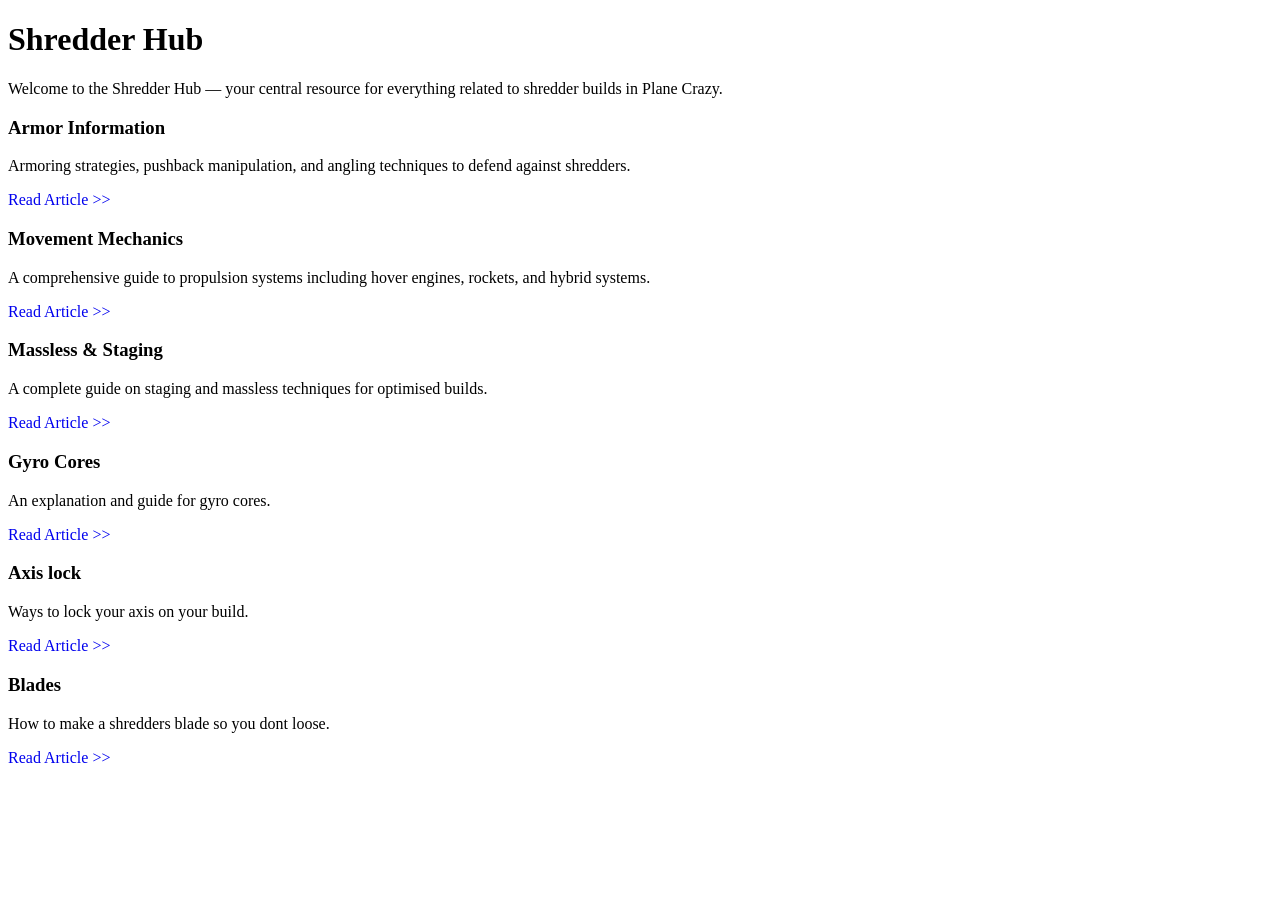
==== pages/shredderhub.html @ 38cdba3a "Create shredderhub.html" ====
<!DOCTYPE html>
<html lang="en">

<head>
    <meta charset="UTF-8">
    <meta name="viewport" content="width=device-width, initial-scale=1.0">
    <title>ShredderHub | Plane Crazy Shredders</title>
    <link rel="stylesheet" href="../css/style.css">
</head>

<body>
    <!-- nav bar FEELS AURA -->
    <div id="wiki-nav"></div>
    <main class="wiki-container">
        <h1>Shredder Hub</h1>
        <p>Welcome to the Shredder Hub — your central resource for everything related to shredder builds in Plane Crazy.
        </p>

        <div class="card-grid">
            <div class="card">
                <h3>Armor Information</h3>
                <p>Armoring strategies, pushback manipulation, and angling techniques to defend against shredders.</p>
                <a href="shreds/armorinfo.html" style="text-decoration: none;">Read Article &gt;&gt;</a>
            </div>
            <div class="card">
                <h3>Movement Mechanics</h3>
                <p>A comprehensive guide to propulsion systems including hover engines, rockets, and hybrid systems.</p>
                <a href="shreds/movementmechanics.html" style="text-decoration: none;">Read Article &gt;&gt;</a>
            </div>
            <div class="card">
                <h3>Massless &amp; Staging</h3>
                <p>A complete guide on staging and massless techniques for optimised builds.</p>
                <a href="shreds/massless.html" style="text-decoration: none;">Read Article &gt;&gt;</a>
            </div>
            <div class="card">
                <h3>Gyro Cores</h3>
                <p>An explanation and guide for gyro cores.</p>
                <a href="shreds/gyrocore.html" style="text-decoration: none;">Read Article &gt;&gt;</a>
            </div>
            <div class="card">
                <h3>Axis lock</h3>
                <p>Ways to lock your axis on your build.</p>
                <a href="shreds/axislocks.html" style="text-decoration: none;">Read Article &gt;&gt; </a>
            </div>
            <div class="card">
                <h3>Blades</h3>
                <p>How to make a shredders blade so you dont loose.</p>
                <a href="shreds/blades.html" style="text-decoration: none;">Read Article &gt;&gt;</a>
            </div>
        </div>

    </main>
    <footer id="wiki-footer"></footer>

    <script src="../js/skidunited.js"></script>

</body>

</html>
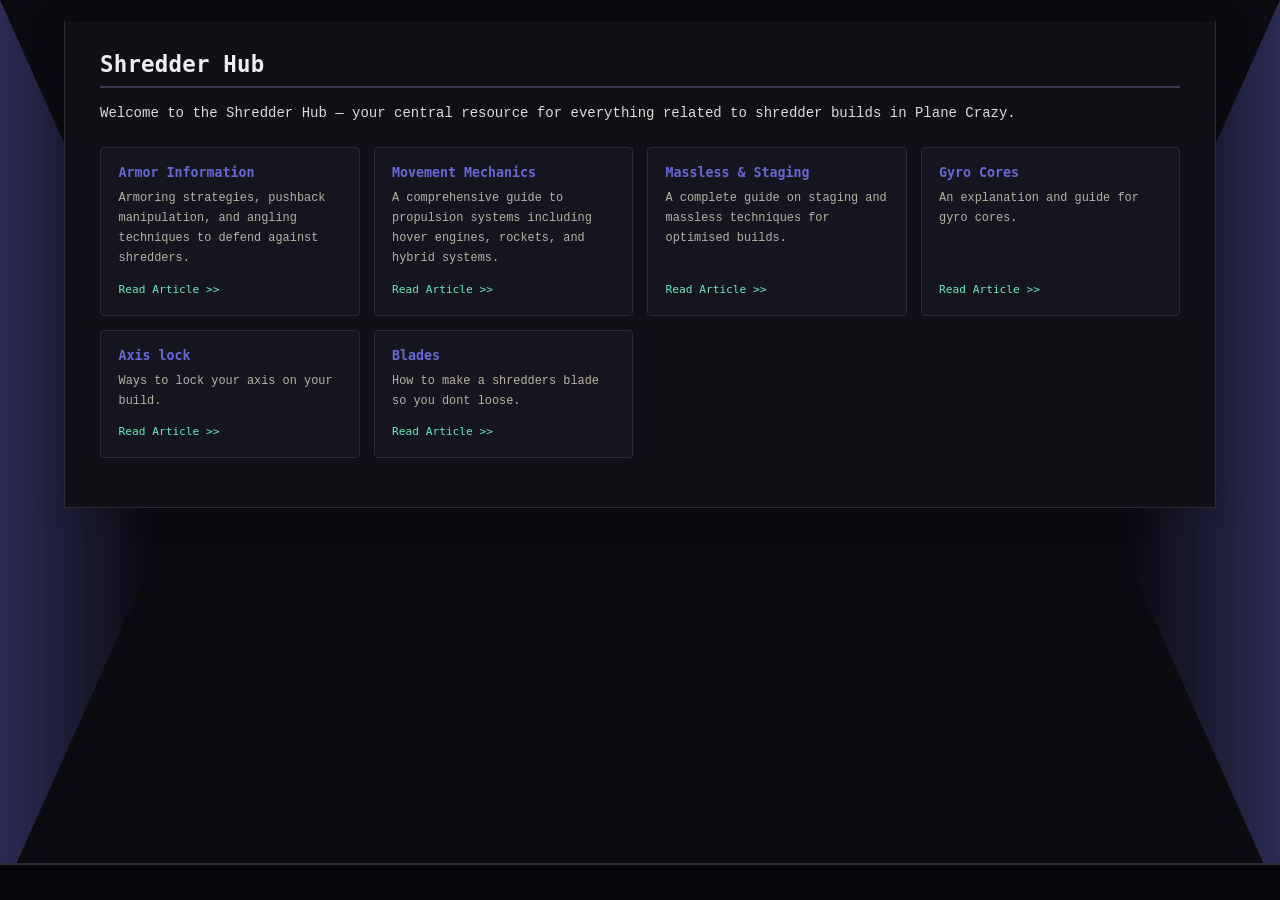
==== commit b29efbe9: "Update shredderhub.html" ====
--- a/pages/shredderhub.html
+++ b/pages/shredderhub.html
@@ -5,7 +5,7 @@
     <meta charset="UTF-8">
     <meta name="viewport" content="width=device-width, initial-scale=1.0">
     <title>ShredderHub | Plane Crazy Shredders</title>
-    <link rel="stylesheet" href="../css/style.css">
+    <link rel="stylesheet" href="../assets/css/style.css">
 </head>
 
 <body>
--- a/assets/css/style.css
+++ b/assets/css/style.css
@@ -0,0 +1,1389 @@
+css
+---
+---
+/* My name is claude, I will end everyone involved with this project if you ask me to "please fix text padding idk how to add padding" again.*/
+
+@font-face {
+    font-family: 'JetBrains Mono';
+    src: url('/fonts/JetBrainsMono-Regular.woff2') format('woff2');
+    font-weight: 400;
+    font-style: normal;
+}
+
+@font-face {
+    font-family: 'JetBrains Mono';
+    src: url('/fonts/JetBrainsMono-Italic.woff2') format('woff2');
+    font-weight: 400;
+    font-style: italic;
+}
+
+@font-face {
+    font-family: 'JetBrains Mono';
+    src: url('/fonts/JetBrainsMono-Light.woff2') format('woff2');
+    font-weight: 300;
+    font-style: normal;
+}
+
+@font-face {
+    font-family: 'JetBrains Mono';
+    src: url('/fonts/JetBrainsMono-Medium.woff2') format('woff2');
+    font-weight: 500;
+    font-style: normal;
+}
+
+@font-face {
+    font-family: 'JetBrains Mono';
+    src: url('/fonts/JetBrainsMono-SemiBold.woff2') format('woff2');
+    font-weight: 600;
+    font-style: normal;
+}
+
+@font-face {
+    font-family: 'JetBrains Mono';
+    src: url('/fonts/JetBrainsMono-Bold.woff2') format('woff2');
+    font-weight: 700;
+    font-style: normal;
+}
+
+:root {
+    --font-body: 'TerminusWiki', 'JetBrains Mono', 'Consolas', 'Courier New', monospace;
+    --font-heading: 'JetBrains Mono', 'TerminusWiki', 'Consolas', monospace;
+    --font-ui: 'JetBrains Mono', 'TerminusWiki', 'Consolas', monospace;
+
+    /* ── Core palette ── */
+    --bg-body: #0a0a0f;
+    --bg-content: #0f0f15;
+    --bg-surface: #15151f;
+    --bg-navbar: #0c0c12;
+    --bg-footer: #08080c;
+
+    /* ── Borders ── */
+    --border-subtle: #2a2822;
+    --border-light: #2a2a3a;
+    --border-medium: #3a3a55;
+    --border-bright: #5a5250;
+
+    /* ── Typography ── */
+    --text-main: #e0dcd5;
+    --text-bright: #f0eef0;
+    --text-secondary: #b8b0a5;
+    --text-muted: #999084;
+
+    /* ── Links ── */
+    --link-color: #6868d4;
+    --link-hover: #9aceff;
+    --link-visited: #b594ff;
+
+    /* ── Accent colors ── */
+    --accent-blue: #6868d4;
+    --accent-green: #70e8b8;
+    --accent-red: #ff8080;
+    --accent-orange: #ffc56a;
+    --accent-cyan: #6ee2e2;
+    --accent-purple: #b594ff;
+
+    /* ── Callout backgrounds ── */
+    --bg-tip: #0b1a12;
+    --bg-important: #1a160b;
+    --bg-warning: #1a0c0c;
+    --bg-note: #0c121c;
+
+    /* ── Callout borders ── */
+    --border-tip: #1f8c64;
+    --border-important: #b26a00;
+    --border-warning: #a00000;
+    --border-note: #0045a3;
+
+    --ease-out: cubic-bezier(0.25, 0.46, 0.45, 0.94);
+}
+
+/* ── Reset ── */
+*,
+*::before,
+*::after {
+    margin: 0;
+    padding: 0;
+    box-sizing: border-box;
+}
+
+html {
+    scroll-behavior: smooth;
+    font-size: 14px;
+}
+
+body {
+    background-color: var(--bg-body);
+    color: var(--text-main);
+    font-family: var(--font-body);
+    font-size: 1rem;
+    line-height: 1.7;
+    -webkit-font-smoothing: antialiased;
+    -moz-osx-font-smoothing: grayscale;
+    display: flex;
+    flex-direction: column;
+    min-height: 100vh;
+}
+
+::selection {
+    background: rgba(125, 172, 255, 0.25);
+    color: var(--text-bright);
+}
+
+/* ═══════════════════════════════════════════
+   NAVBAR
+   ═══════════════════════════════════════════ */
+.navbar {
+    display: flex;
+    justify-content: space-between;
+    align-items: center;
+    background-color: var(--bg-navbar);
+    padding: 0.65rem 2rem;
+    border-bottom: 2px solid var(--accent-blue);
+    box-shadow: 0 2px 12px rgba(0, 0, 0, 0.4);
+    position: sticky;
+    top: 10;
+    z-index: 100;
+}
+
+.logo {
+    font-family: var(--font-heading);
+    font-size: 1rem;
+    font-weight: 700;
+    color: var(--accent-blue);
+    letter-spacing: 0.02em;
+    text-transform: uppercase;
+}
+
+.nav-links {
+    list-style: none;
+    display: flex;
+    align-items: center;
+    gap: 0.25rem;
+}
+
+.nav-links > li > a {
+    display: flex;
+    align-items: center;
+    height: 34px;
+    font-family: var(--font-ui);
+    font-size: 0.85rem;
+    font-weight: 500;
+    color: var(--text-secondary);
+    text-decoration: none;
+    padding: 0 0.7rem;
+    border-radius: 4px;
+    background-color: var(--bg-surface);
+    border: 1px solid var(--border-medium);
+    transition: color 0.15s var(--ease-out), background-color 0.15s var(--ease-out), border-color 0.15s var(--ease-out);
+}
+
+.nav-links > li > a:hover {
+    color: var(--text-bright);
+    background-color: rgba(0, 47, 129, 0.08);
+    border-color: var(--accent-blue);
+}
+
+.nav-links > li > a.active {
+    color: var(--accent-blue);
+    background-color: rgba(0, 47, 129, 0.1);
+    border-color: var(--accent-blue);
+}
+
+/* ═══════════════════════════════════════════
+   MAIN CONTENT AREA
+   ═══════════════════════════════════════════ */
+.wiki-container {
+    width: 90%;
+    max-width: 1200px;
+    margin: 1.5rem auto;
+    padding: 2rem 2.5rem;
+    background-color: var(--bg-content);
+    border: 1px solid var(--border-light);
+    border-top: none;
+    box-shadow: 0 0 30px rgba(0, 0, 0, 0.2);
+}
+
+.wiki-container::after {
+    content: "";
+    display: table;
+    clear: both;
+}
+
+/* ═══════════════════════════════════════════
+   TYPOGRAPHY
+   ═══════════════════════════════════════════ */
+h1, h2, h3, h4, h5, h6 {
+    font-family: var(--font-heading);
+    color: var(--text-bright);
+    font-weight: 600;
+    margin-bottom: 0.6rem;
+    line-height: 1.35;
+}
+
+h1 {
+    font-size: 1.6rem;
+    border-bottom: 2px solid var(--border-medium);
+    padding-bottom: 0.5rem;
+    margin-bottom: 1rem;
+    letter-spacing: 0.01em;
+}
+
+h2 {
+    font-size: 1.25rem;
+    border-bottom: 1px solid var(--border-light);
+    padding-bottom: 0.35rem;
+    margin-top: 2rem;
+    color: var(--accent-blue);
+}
+
+h3 {
+    font-size: 1.05rem;
+    margin-top: 1.5rem;
+    color: var(--text-bright);
+}
+
+h4 {
+    font-size: 0.95rem;
+    margin-top: 1rem;
+    color: var(--text-secondary);
+    font-style: italic;
+}
+
+p {
+    margin-bottom: 0.9rem;
+}
+
+a {
+    color: var(--link-color);
+    text-decoration: none;
+    transition: color 0.12s var(--ease-out);
+}
+
+a:hover {
+    color: var(--link-hover);
+    text-decoration: underline;
+}
+
+a:visited {
+    color: var(--link-visited);
+}
+
+hr {
+    border: none;
+    height: 1px;
+    background: linear-gradient(90deg, transparent, var(--border-medium), transparent);
+    margin: 1.75rem 0;
+}
+
+ul, ol {
+    margin-bottom: 0.9rem;
+    padding-left: 1.5rem;
+}
+
+li {
+    margin-bottom: 0.2rem;
+}
+
+code {
+    font-family: var(--font-body);
+    background-color: var(--bg-surface);
+    border: 1px solid var(--border-light);
+    padding: 0.15em 0.4em;
+    border-radius: 3px;
+    font-size: 0.9em;
+    color: var(--accent-cyan);
+}
+
+pre {
+    background-color: var(--bg-surface);
+    border: 1px solid var(--border-light);
+    border-radius: 3px;
+    padding: 1rem;
+    overflow-x: auto;
+    margin-bottom: 1rem;
+    font-size: 0.9rem;
+    line-height: 1.5;
+}
+
+pre code {
+    background: none;
+    border: none;
+    padding: 0;
+    color: var(--text-main);
+}
+
+blockquote {
+    border-left: 3px solid var(--border-medium);
+    padding: 0.5rem 1rem;
+    margin: 1rem 0;
+    color: var(--text-secondary);
+    background-color: rgba(24, 26, 27, 0.02);
+    font-style: italic;
+}
+
+/* ═══════════════════════════════════════════
+   CARDS
+   ═══════════════════════════════════════════ */
+.card-grid {
+    display: grid;
+    grid-template-columns: repeat(auto-fit, minmax(250px, 1fr));
+    gap: 1rem;
+    margin: 1.5rem 0;
+}
+
+.card {
+    background-color: var(--bg-surface);
+    padding: 1.15rem 1.25rem;
+    border: 1px solid var(--border-light);
+    border-radius: 4px;
+    transition: border-color 0.2s var(--ease-out), box-shadow 0.2s var(--ease-out), transform 0.2s var(--ease-out);
+    display: flex;
+    flex-direction: column;
+}
+
+.card:hover {
+    border-color: var(--accent-blue);
+    box-shadow: 0 4px 16px rgba(125, 172, 255, 0.06);
+    transform: translateY(-1px);
+}
+
+.card h3 {
+    font-size: 0.95rem;
+    color: var(--accent-blue);
+    margin-top: 0;
+    margin-bottom: 0.4rem;
+    border-bottom: none;
+}
+
+.card p {
+    font-size: 0.85rem;
+    color: var(--text-secondary);
+    margin-bottom: 0.8rem;
+}
+
+.card a {
+    font-family: var(--font-ui);
+    font-size: 0.8rem;
+    font-weight: 500;
+    color: var(--accent-green);
+    margin-top: auto;
+}
+
+.card a:hover {
+    color: var(--text-bright);
+}
+
+/* ═══════════════════════════════════════════
+   CALLOUTS / ADMONITIONS
+   ═══════════════════════════════════════════ */
+.callout {
+    padding: 0.75rem 1rem;
+    margin: 1.25rem 0;
+    border-radius: 4px;
+    border-left: 3px solid transparent;
+    font-size: 0.9rem;
+    position: relative;
+}
+
+.callout strong {
+    font-family: var(--font-ui);
+    font-size: 0.78rem;
+    text-transform: uppercase;
+    letter-spacing: 0.06em;
+    margin-right: 0.3rem;
+}
+
+.callout-tip {
+    background-color: var(--bg-tip);
+    border-left-color: var(--border-tip);
+}
+
+.callout-tip strong {
+    color: var(--accent-green);
+}
+
+.callout-important {
+    background-color: var(--bg-important);
+    border-left-color: var(--border-important);
+}
+
+.callout-important strong {
+    color: var(--accent-orange);
+}
+
+.callout-warning {
+    background-color: var(--bg-warning);
+    border-left-color: var(--border-warning);
+}
+
+.callout-warning strong {
+    color: var(--accent-red);
+}
+
+.callout-note {
+    background-color: var(--bg-note);
+    border-left-color: var(--border-note);
+}
+
+.callout-note strong {
+    color: var(--accent-blue);
+}
+
+/* ═══════════════════════════════════════════
+   TABLE OF CONTENTS — polished wiki style
+   ═══════════════════════════════════════════ */
+.toc-box {
+    background-color: var(--bg-surface);
+    border: 1px solid var(--border-medium);
+    border-radius: 4px;
+    padding: 0;
+    display: inline-block;
+    min-width: 220px;
+    max-width: 420px;
+    margin: 0.75rem 0 1.5rem 0;
+    overflow: hidden;
+}
+
+.toc-title {
+    font-family: var(--font-heading);
+    font-weight: 700;
+    font-size: 0.82rem;
+    color: var(--accent-blue);
+    text-align: left;
+    text-transform: uppercase;
+    letter-spacing: 0.08em;
+    padding: 0.6rem 1rem;
+    margin-bottom: 0;
+    background-color: rgba(125, 172, 255, 0.06);
+    border-bottom: 1px solid var(--border-light);
+}
+
+.toc-box > ul {
+    padding: 0.6rem 1rem 0.75rem 1rem;
+    margin: 0;
+}
+
+.toc-box ul {
+    list-style: none;
+    padding: 0;
+    margin: 0;
+    counter-reset: toc-counter;
+}
+
+.toc-box > ul > li {
+    counter-increment: toc-counter;
+}
+
+.toc-box li {
+    margin: 0.15rem 1rem;
+    font-size: 0.85rem;
+    line-height: 1.5;
+}
+
+.toc-box a {
+    color: var(--link-color);
+    text-decoration: none;
+    display: inline-block;
+    padding: 0.1rem 0;
+    transition: color 0.12s var(--ease-out);
+}
+
+.toc-box a:hover {
+    color: var(--link-hover);
+    text-decoration: underline;
+}
+
+/* ── Tree-line connectors for nested items ── */
+.toc-box ul ul {
+    padding-left: 0;
+    margin-top: 0.1rem;
+    margin-left: 0.45rem;
+    list-style: none;
+    border-left: none;
+}
+
+.toc-box > ul > li {
+    position: relative;
+}
+
+/* Parent li that contains a nested ul gets a vertical line */
+.toc-box li:has(> ul) {
+    position: relative;
+}
+
+.toc-box ul ul li {
+    font-size: 0.82rem;
+    margin: 0.1rem 0;
+    padding-left: 1.4rem;
+    position: relative;
+}
+
+/* Vertical trunk line running alongside nested items */
+.toc-box ul ul li::before {
+    content: "├";
+    position: absolute;
+    left: 0.15rem;
+    top: 0;
+    font-family: var(--font-body);
+    font-size: 0.85rem;
+    line-height: 1.5;
+    color: var(--border-bright);
+    user-select: none;
+}
+
+/* Last nested item gets the └ (╰) connector */
+.toc-box ul ul li:last-child::before {
+    content: "╰";
+}
+
+/* Vertical line connecting items — runs through parent li */
+.toc-box ul ul li::after {
+    content: "";
+    position: absolute;
+    left: calc(0.15rem + 0.35em);
+    top: 0;
+    bottom: 0;
+    width: 0;
+    border-left: 1px solid var(--border-light);
+}
+
+/* Hide the continuation line on the last item */
+.toc-box ul ul li:last-child::after {
+    display: none;
+}
+
+/* ═══════════════════════════════════════════
+   WIKI THUMBNAIL IMAGES
+   ═══════════════════════════════════════════ */
+.wiki-thumb {
+    margin-bottom: 1rem;
+    max-width: 300px;
+    width: 100%;
+}
+
+.thumb-right {
+    float: right;
+    margin-left: 1.5rem;
+}
+
+.thumb-left {
+    float: left;
+    margin-right: 1.5rem;
+}
+
+.thumb-inner {
+    background-color: var(--bg-surface);
+    border: 1px solid var(--border-medium);
+    padding: 4px;
+    border-radius: 3px;
+}
+
+.wiki-thumb img {
+    display: block;
+    width: 100%;
+    height: auto;
+    border-radius: 2px;
+}
+
+.thumb-caption {
+    padding: 5px 4px 2px;
+    font-size: 0.75rem;
+    line-height: 1.4;
+    color: var(--text-muted);
+    font-style: italic;
+}
+
+/* ═══════════════════════════════════════════
+   WIKI VIDEO EMBEDS (lazy-loaded)
+   ═══════════════════════════════════════════ */
+.wiki-video {
+    margin: 1.25rem 0;
+    width: 100%;
+}
+
+.wiki-video .thumb-inner {
+    background-color: var(--bg-surface);
+    border: 1px solid var(--border-medium);
+    padding: 4px;
+    border-radius: 3px;
+}
+
+.wiki-video video,
+.wiki-video .lazy-video {
+    display: block;
+    width: 100%;
+    height: auto;
+    border-radius: 2px;
+    background-color: #000;
+}
+
+/* ═══════════════════════════════════════════
+   TABLES
+   ═══════════════════════════════════════════ */
+.wiki-table {
+    width: 100%;
+    border-collapse: collapse;
+    margin: 1.25rem 0;
+    font-size: 0.88rem;
+    background-color: var(--bg-content);
+    border: 1px solid var(--border-medium);
+}
+
+.wiki-table th {
+    background-color: var(--bg-surface);
+    color: var(--accent-blue);
+    font-family: var(--font-heading);
+    font-weight: 600;
+    font-size: 0.82rem;
+    text-align: left;
+    text-transform: uppercase;
+    letter-spacing: 0.04em;
+    padding: 8px 12px;
+    border: 1px solid var(--border-medium);
+}
+
+.wiki-table td {
+    padding: 7px 12px;
+    border: 1px solid var(--border-light);
+    color: var(--text-main);
+    vertical-align: middle;
+}
+
+.wiki-table tr:nth-child(even) {
+    background-color: rgba(24, 26, 27, 0.02);
+}
+
+.wiki-table tr:hover {
+    background-color: rgba(0, 47, 129, 0.05);
+}
+
+.table-responsive {
+    width: 100%;
+    overflow-x: auto;
+    -webkit-overflow-scrolling: touch;
+}
+
+/* ═══════════════════════════════════════════
+   FOOTER
+   ═══════════════════════════════════════════ */
+footer {
+    background-color: var(--bg-footer);
+    text-align: center;
+    padding: 1.25rem 2rem;
+    margin-top: auto;
+    border-top: 2px solid var(--border-light);
+    color: var(--text-muted);
+    font-size: 0.78rem;
+}
+
+footer a {
+    color: var(--link-color);
+}
+
+footer strong {
+    font-family: var(--font-ui);
+    color: var(--text-secondary);
+}
+
+.credits-container {
+    display: flex;
+    flex-wrap: wrap;
+    justify-content: center;
+    gap: 1.5rem;
+    margin-bottom: 0.6rem;
+}
+
+.credit-category {
+    font-size: 0.78rem;
+}
+
+/* ═══════════════════════════════════════════
+   SEARCH
+   ═══════════════════════════════════════════ */
+.search-container {
+    position: relative;
+    display: flex;
+    align-items: center;
+}
+
+#wiki-search {
+    font-family: var(--font-ui);
+    font-size: 0.82rem;
+    width: 200px;
+    height: 34px;
+    padding: 0 0.6rem;
+    border-radius: 3px;
+    border: 1px solid var(--border-medium);
+    background-color: var(--bg-surface);
+    color: var(--text-main);
+    transition: width 0.25s var(--ease-out), border-color 0.15s var(--ease-out), box-shadow 0.15s var(--ease-out);
+}
+
+#wiki-search:focus {
+    width: 320px;
+    border-color: var(--accent-blue);
+    outline: none;
+    box-shadow: 0 0 0 2px rgba(0, 47, 129, 0.12);
+}
+
+#wiki-search::placeholder {
+    color: var(--text-muted);
+}
+
+.search-results-box {
+    position: absolute;
+    top: 100%;
+    left: 0;
+    right: 0;
+    z-index: 1000;
+    background: var(--bg-surface);
+    border: 1px solid var(--border-medium);
+    border-top: none;
+    border-radius: 0 0 4px 4px;
+    max-height: 300px;
+    overflow-y: auto;
+    box-shadow: 0 8px 24px rgba(0, 0, 0, 0.35);
+}
+
+.search-item {
+    display: block;
+    padding: 8px 12px;
+    text-decoration: none;
+    color: var(--text-main);
+    border-bottom: 1px solid var(--border-light);
+    transition: background-color 0.1s var(--ease-out);
+}
+
+.search-item:last-child {
+    border-bottom: none;
+}
+
+.search-item:hover {
+    background: rgba(125, 172, 255, 0.06);
+}
+
+.search-item strong {
+    display: block;
+    font-family: var(--font-ui);
+    font-size: 0.82rem;
+    color: var(--link-color);
+}
+
+.search-item span {
+    display: block;
+    font-size: 0.72rem;
+    color: var(--text-muted);
+}
+
+.search-item .wiki-categories {
+    margin-top: 6px;
+    display: flex;
+    gap: 4px;
+    align-items: center;
+    flex-wrap: wrap;
+    pointer-events: none;
+}
+
+/* ═══════════════════════════════════════════
+   INFOBOX SIDEBAR
+   ═══════════════════════════════════════════ */
+.infobox {
+    float: right;
+    width: 265px;
+    margin: 0 0 1.25rem 1.5rem;
+    background-color: var(--bg-surface);
+    border: 1px solid var(--border-medium);
+    border-radius: 4px;
+    font-size: 0.85rem;
+    overflow: hidden;
+}
+
+.infobox-title {
+    background: linear-gradient(135deg, rgba(125, 172, 255, 0.12), rgba(176, 154, 255, 0.08));
+    color: var(--accent-blue);
+    text-align: center;
+    font-family: var(--font-heading);
+    font-weight: 700;
+    font-size: 0.95rem;
+    padding: 0.55rem 0.75rem;
+    border-bottom: 1px solid var(--border-medium);
+    text-transform: uppercase;
+    letter-spacing: 0.05em;
+}
+
+.infobox-image {
+    padding: 5px;
+    text-align: center;
+    background-color: var(--bg-content);
+}
+
+.infobox-image img {
+    width: 100%;
+    height: auto;
+    display: block;
+    border-radius: 2px;
+}
+
+.infobox-image-caption {
+    padding-top: 3px;
+    font-size: 0.7rem;
+    color: var(--text-muted);
+    font-style: italic;
+}
+
+.infobox table {
+    width: 100%;
+    border-collapse: collapse;
+}
+
+.infobox th,
+.infobox td {
+    padding: 5px 10px;
+    border-top: 1px solid var(--border-light);
+    vertical-align: top;
+    text-align: left;
+    color: var(--text-main);
+    font-size: 0.8rem;
+}
+
+.infobox th {
+    width: 45%;
+    font-family: var(--font-ui);
+    font-weight: 600;
+    font-size: 0.75rem;
+    background-color: rgba(125, 172, 255, 0.04);
+    color: var(--text-secondary);
+    text-transform: uppercase;
+    letter-spacing: 0.03em;
+}
+
+.infobox tr:hover {
+    background-color: rgba(125, 172, 255, 0.04);
+}
+
+/* ── Status badges ── */
+.status-badge {
+    display: inline-block;
+    padding: 1px 7px;
+    border-radius: 3px;
+    font-family: var(--font-ui);
+    font-size: 0.7rem;
+    font-weight: 600;
+    text-transform: uppercase;
+    letter-spacing: 0.04em;
+}
+
+.status-active {
+    background-color: rgba(90, 224, 176, 0.1);
+    color: var(--accent-green);
+    border: 1px solid rgba(90, 224, 176, 0.25);
+}
+
+.status-patched {
+    background-color: rgba(255, 123, 123, 0.1);
+    color: var(--accent-red);
+    border: 1px solid rgba(255, 123, 123, 0.25);
+}
+
+.status-countered {
+    background-color: rgba(255, 184, 77, 0.1);
+    color: var(--accent-orange);
+    border: 1px solid rgba(255, 184, 77, 0.25);
+}
+
+/* ═══════════════════════════════════════════
+   SECTION / ARTICLE CLEAR
+   ═══════════════════════════════════════════ */
+section, article {
+    clear: both;
+    overflow: hidden;
+}
+
+/* ═══════════════════════════════════════════════════════════════
+   INSERTABLE WIKI COMPONENTS
+   Drop these class names into your HTML for instant wiki styling.
+   ═══════════════════════════════════════════════════════════════ */
+
+/* ── Hatnote ──
+   Small italic note at the top of an article.
+   Usage: <div class="wiki-hatnote">This article is about X. For Y, see <a>Z</a>.</div>
+*/
+.wiki-hatnote {
+    font-size: 0.85rem;
+    font-style: italic;
+    color: var(--text-muted);
+    margin-bottom: 1rem;
+    padding-left: 0.5rem;
+    border-left: 2px solid var(--border-light);
+}
+
+/* ── Stub / WIP marker ──
+   Usage: <div class="wiki-stub">This article is a stub. You can help by expanding it.</div>
+*/
+.wiki-stub {
+    background-color: var(--bg-important);
+    border: 1px dashed var(--accent-orange);
+    border-radius: 4px;
+    padding: 0.6rem 1rem;
+    margin: 1.25rem 0;
+    font-size: 0.82rem;
+    color: var(--accent-orange);
+    text-align: center;
+    font-style: italic;
+}
+
+.wiki-stub::before {
+    content: "STUB PAGE";
+    display: block;
+    font-weight: bold;
+    letter-spacing: 0.08em;
+    margin-bottom: 0.25rem;
+}
+
+/* ── Blockquote with attribution ──
+   Usage:
+   <figure class="wiki-quote">
+       <blockquote>Quote text here.</blockquote>
+       <figcaption>— Author, <cite>Source</cite></figcaption>
+   </figure>
+*/
+.wiki-quote {
+    margin: 1.25rem 0;
+    padding: 0;
+}
+
+.wiki-quote blockquote {
+    border-left: 3px solid var(--accent-purple);
+    background-color: rgba(176, 154, 255, 0.04);
+    padding: 0.75rem 1.1rem;
+    margin: 0;
+    font-style: italic;
+    color: var(--text-main);
+    font-size: 0.95rem;
+    border-radius: 0 4px 4px 0;
+}
+
+.wiki-quote figcaption {
+    font-size: 0.78rem;
+    color: var(--text-muted);
+    margin-top: 0.35rem;
+    padding-left: 1.1rem;
+}
+
+/* ── Image gallery grid ──
+   Usage:
+   <div class="wiki-gallery">
+       <figure><img src="..."><figcaption>Caption</figcaption></figure>
+       <figure><img src="..."><figcaption>Caption</figcaption></figure>
+   </div>
+*/
+.wiki-gallery {
+    display: grid;
+    grid-template-columns: repeat(auto-fill, minmax(180px, 1fr));
+    gap: 0.75rem;
+    margin: 1.25rem 0;
+}
+
+.wiki-gallery figure {
+    background-color: var(--bg-surface);
+    border: 1px solid var(--border-light);
+    border-radius: 3px;
+    padding: 4px;
+    margin: 0;
+    transition: border-color 0.15s var(--ease-out);
+}
+
+.wiki-gallery figure:hover {
+    border-color: var(--border-bright);
+}
+
+.wiki-gallery img {
+    width: 100%;
+    height: auto;
+    display: block;
+    border-radius: 2px;
+}
+
+.wiki-gallery figcaption {
+    font-size: 0.72rem;
+    color: var(--text-muted);
+    padding: 4px 4px 2px;
+    font-style: italic;
+    text-align: center;
+}
+
+/* ── Definition list ──
+   Usage:
+   <dl class="wiki-dl">
+       <dt>Term</dt>
+       <dd>Definition</dd>
+   </dl>
+*/
+.wiki-dl {
+    margin: 1rem 0;
+}
+
+.wiki-dl dt {
+    font-family: var(--font-heading);
+    font-weight: 600;
+    font-size: 0.9rem;
+    color: var(--accent-blue);
+    margin-top: 0.75rem;
+    margin-bottom: 0.15rem;
+}
+
+.wiki-dl dt::after {
+    content: "";
+    display: block;
+    width: 40px;
+    height: 1px;
+    background: var(--border-medium);
+    margin-top: 2px;
+}
+
+.wiki-dl dd {
+    margin-left: 1rem;
+    padding-left: 0.75rem;
+    border-left: 2px solid var(--border-light);
+    color: var(--text-secondary);
+    font-size: 0.9rem;
+    margin-bottom: 0.5rem;
+}
+
+/* ── Category tags ──
+   Usage:
+   <div class="wiki-categories">
+       <span class="wiki-cat">Shredders</span>
+       <span class="wiki-cat">PvP</span>
+   </div>
+*/
+
+.wiki-categories::before {
+    content: "Categories:";
+    font-family: var(--font-ui);
+    font-size: 0.72rem;
+    font-weight: 600;
+    color: var(--text-muted);
+    text-transform: uppercase;
+    letter-spacing: 0.05em;
+    margin-right: 0.3rem;
+}
+
+.wiki-cat {
+    font-family: var(--font-ui);
+    font-size: 0.72rem;
+    padding: 2px 8px;
+    border-radius: 3px;
+    background-color: rgba(125, 172, 255, 0.06);
+    border: 1px solid var(--border-light);
+    color: var(--link-color);
+    cursor: default;
+    transition: background-color 0.12s var(--ease-out);
+}
+
+.wiki-cat:hover {
+    background-color: rgba(125, 172, 255, 0.12);
+}
+
+/* ── Breadcrumbs ──
+   Usage:
+   <nav class="wiki-breadcrumb">
+       <a href="/">Home</a> <a href="/pages/shredderhub.html">ShredderHub</a> <span>Armor Info</span>
+   </nav>
+*/
+.wiki-breadcrumb {
+    font-family: var(--font-ui);
+    font-size: 0.75rem;
+    color: var(--text-muted);
+    margin-bottom: 1rem;
+    display: flex;
+    flex-wrap: wrap;
+    align-items: center;
+}
+
+.wiki-breadcrumb a {
+    color: var(--text-muted);
+    text-decoration: none;
+}
+
+.wiki-breadcrumb a:hover {
+    color: var(--link-color);
+    text-decoration: underline;
+}
+
+.wiki-breadcrumb a::after {
+    content: "/";
+    color: var(--border-bright);
+    margin: 0 0.3rem;
+}
+
+.wiki-breadcrumb span {
+    color: var(--text-secondary);
+}
+
+/* ── "See also" / related articles box ──
+   Usage:
+   <div class="wiki-see-also">
+       <strong>See also</strong>
+       <ul><li><a href="...">Article</a></li></ul>
+   </div>
+*/
+.wiki-see-also {
+    background-color: var(--bg-surface);
+    border: 1px solid var(--border-light);
+    border-radius: 4px;
+    padding: 0.75rem 1rem;
+    margin: 1.25rem 0;
+}
+
+.wiki-see-also strong {
+    font-family: var(--font-heading);
+    font-size: 0.82rem;
+    color: var(--accent-blue);
+    text-transform: uppercase;
+    letter-spacing: 0.04em;
+    display: block;
+    margin-bottom: 0.4rem;
+}
+
+.wiki-see-also ul {
+    margin: 0;
+    padding-left: 1.25rem;
+}
+
+.wiki-see-also li {
+    font-size: 0.85rem;
+    margin-bottom: 0.15rem;
+}
+
+/* ── Keyboard shortcut / key badge ──
+   Usage: Press <kbd class="wiki-key">E</kbd> to activate.
+*/
+.wiki-key {
+    display: inline-block;
+    font-family: var(--font-body);
+    font-size: 0.78rem;
+    padding: 1px 6px;
+    border-radius: 3px;
+    background-color: var(--bg-surface);
+    border: 1px solid var(--border-medium);
+    border-bottom-width: 2px;
+    color: var(--text-bright);
+    box-shadow: 0 1px 0 var(--border-light);
+}
+
+/* ── Inline stat indicator ──
+   Usage: <span class="wiki-stat wiki-stat-high">High</span>
+*/
+.wiki-stat {
+    font-family: var(--font-ui);
+    font-size: 0.75rem;
+    font-weight: 600;
+    padding: 1px 6px;
+    border-radius: 3px;
+    text-transform: uppercase;
+    letter-spacing: 0.03em;
+}
+
+.wiki-stat-high {
+    color: var(--accent-green);
+    background-color: rgba(90, 224, 176, 0.08);
+}
+
+.wiki-stat-medium {
+    color: var(--accent-orange);
+    background-color: rgba(255, 184, 77, 0.08);
+}
+
+.wiki-stat-low {
+    color: var(--accent-red);
+    background-color: rgba(255, 123, 123, 0.08);
+}
+
+/* ── Article last-edited line ──
+   Usage: <div class="wiki-last-edited">Last edited on 19 May 2026 by platform2</div>
+*/
+.wiki-last-edited {
+    font-size: 0.72rem;
+    color: var(--text-muted);
+    text-align: right;
+    margin-top: 2rem;
+    padding-top: 0.5rem;
+    border-top: 1px solid var(--border-subtle);
+    font-style: italic;
+}
+
+/* ═══════════════════════════════════════════
+   PAGE BACKGROUND IMAGE
+   Visible overlay — in front of body bg,
+   behind text content
+   ═══════════════════════════════════════════ */
+.wiki-container::before {
+    content: "";
+    position: absolute;
+    inset: 0;
+    background-image: url('/assests/pagebackground.png');
+    background-size: cover;
+    background-position: center;
+    background-repeat: no-repeat;
+    opacity: 0.4;
+    pointer-events: none;
+    z-index: 0;
+}
+
+/* Push all wiki-container children above the background overlay */
+.wiki-container > * {
+    position: relative;
+    z-index: 1;
+}
+
+/* ═══════════════════════════════════════════
+   SIDE TRIANGLES (decorative, full-height)
+   Base spans the entire left / right edge
+   ═══════════════════════════════════════════ */
+body::before,
+body::after {
+    content: "";
+    position: fixed;
+    top: 0;
+    width: 35vw;
+    height: 100vh;
+    pointer-events: none;
+    z-index: 1;
+    opacity: 0.35;
+}
+
+/* Left triangle — base on left edge, apex points right */
+body::before {
+    left: 0;
+    clip-path: polygon(0% 0%, 0% 100%, 45% 50%);
+    /* 45° gradient: base (left) = purple, tip (right) = near-black */
+    background: linear-gradient(90deg, #6868d4 0%, #0a0a0f 35%);
+}
+
+/* Right triangle — base on right edge, apex points left */
+body::after {
+    right: 0;
+    clip-path: polygon(100% 0%, 100% 100%, 55% 50%);
+    /* 45° gradient: tip (left) = near-black, base (right) = purple */
+    background: linear-gradient(90deg, #0a0a0f 65%, #6868d4 100%);
+}
+
+/* Ensure navbar & footer render above the triangles */
+.navbar {
+    z-index: 100;
+    position: sticky;
+}
+
+footer {
+    position: relative;
+    z-index: 10;
+}
+
+.wiki-container {
+    position: relative;
+    z-index: 2;
+}
+
+/* ═══════════════════════════════════════════
+   RESPONSIVE
+   ═══════════════════════════════════════════ */
+@media (max-width: 768px) {
+    html {
+        font-size: 13px;
+    }
+
+    .navbar {
+        flex-direction: column;
+        gap: 0.5rem;
+        padding: 0.6rem 1rem;
+    }
+
+    .nav-links {
+        flex-wrap: wrap;
+        justify-content: center;
+        gap: 0.35rem;
+    }
+
+    .wiki-container {
+        margin: 0;
+        padding: 1.25rem 1rem;
+        border-left: none;
+        border-right: none;
+    }
+
+    .wiki-thumb,
+    .infobox {
+        float: none;
+        max-width: 100%;
+        width: 100%;
+        margin: 0 0 1rem 0;
+    }
+
+    .toc-box {
+        display: block;
+        max-width: 100%;
+    }
+
+    #wiki-search,
+    #wiki-search:focus {
+        width: 160px;
+    }
+
+    .wiki-gallery {
+        grid-template-columns: repeat(auto-fill, minmax(140px, 1fr));
+    }
+
+    /* Smaller triangles on mobile */
+    body::before,
+    body::after {
+        opacity: 0.20;
+    }
+
+    body::before {
+        clip-path: polygon(0% 0%, 0% 100%, 30% 50%);
+    }
+
+    body::after {
+        clip-path: polygon(100% 0%, 100% 100%, 70% 50%);
+    }
+}
+
+/* ═══════════════════════════════════════════
+   SCROLLBAR CUSTOMIZATION
+   ═══════════════════════════════════════════ */
+
+/* Firefox support */
+* {
+    scrollbar-width: thin;
+    scrollbar-color: var(--border-medium) var(--bg-body);
+}
+
+/* Webkit browser support (Chrome, Safari, Edge, Opera) */
+::-webkit-scrollbar {
+    width: 8px;
+    height: 8px;
+}
+
+::-webkit-scrollbar-track {
+    background: var(--bg-body);
+}
+
+::-webkit-scrollbar-thumb {
+    background: var(--border-medium);
+    border-radius: 4px;
+    border: 2px solid var(--bg-body);
+}
+
+::-webkit-scrollbar-thumb:hover {
+    background: var(--accent-blue);
+}
+
+/* Specific scrollbar styling for search results box */
+.search-results-box::-webkit-scrollbar-track {
+    background: var(--bg-surface);
+}
+
+.search-results-box::-webkit-scrollbar-thumb {
+    border: 2px solid var(--bg-surface);
+}
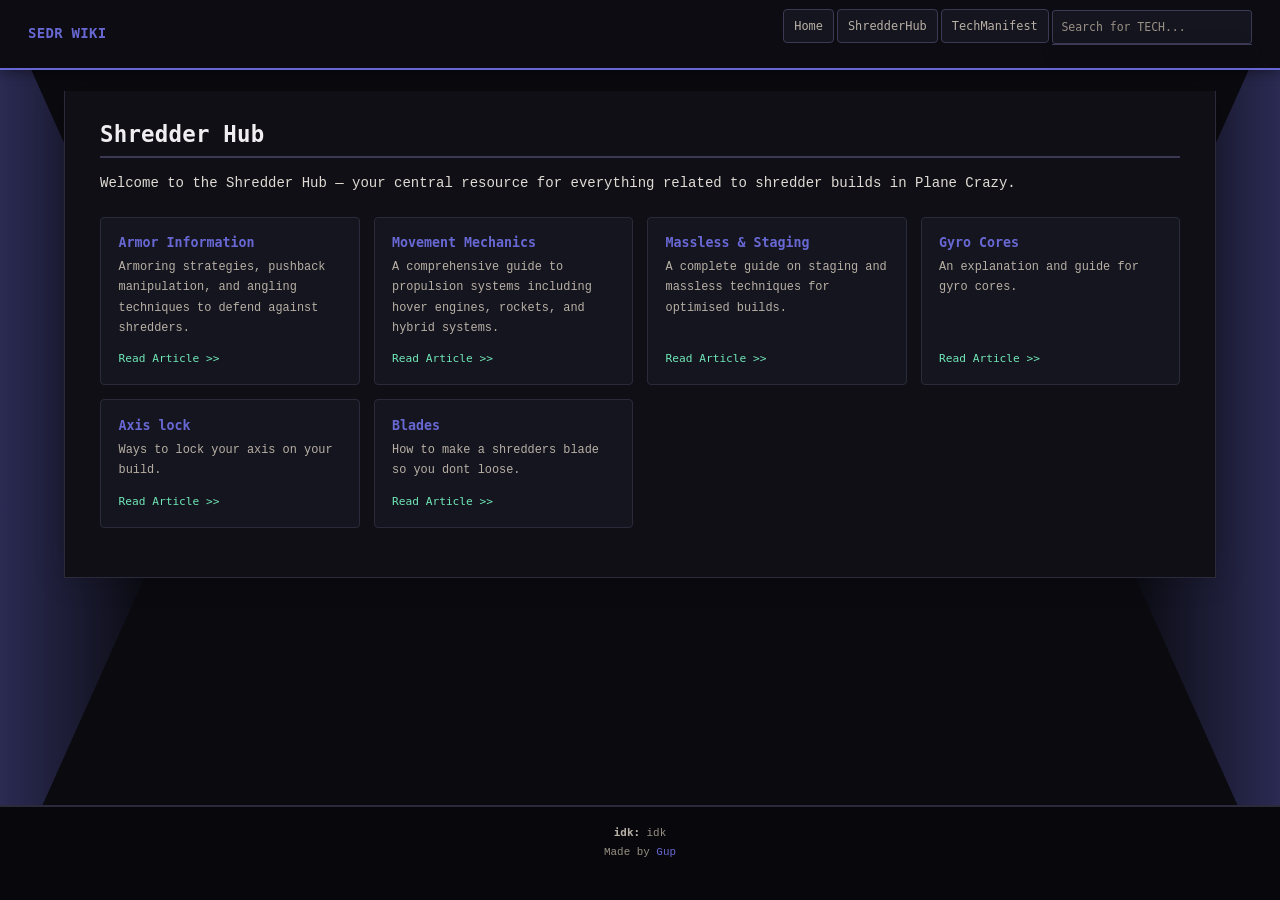
==== commit 550843a0: "Update shredderhub.html" ====
--- a/pages/shredderhub.html
+++ b/pages/shredderhub.html
@@ -52,8 +52,10 @@
     </main>
     <footer id="wiki-footer"></footer>
 
-    <script src="../js/skidunited.js"></script>
-
+    <script src="../js/caca.js"></script>
+    <script>
+        if (typeof buildNav === 'function') buildNav();
+        if (typeof buildFooter === 'function') buildFooter();
+    </script>
 </body>
-
 </html>
